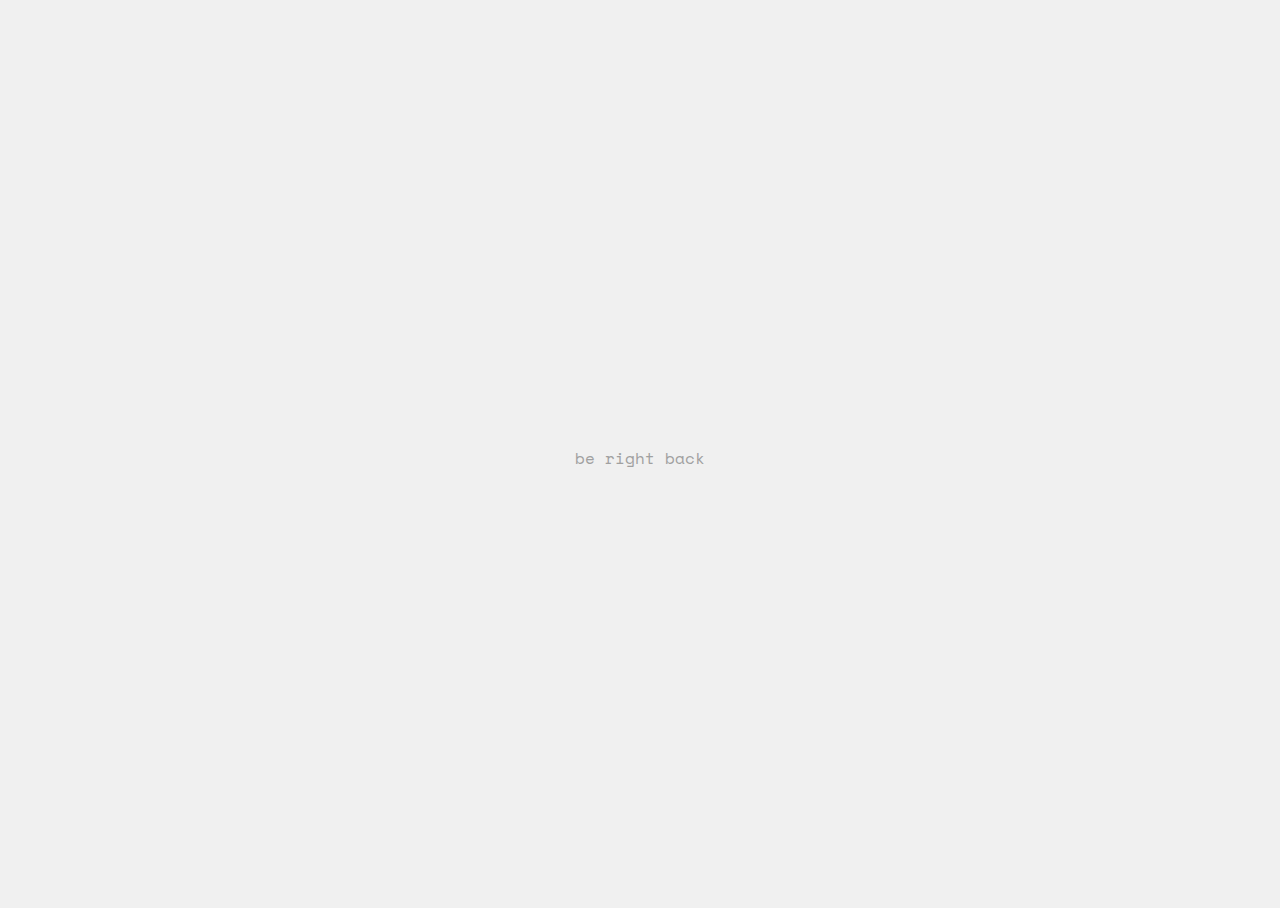
==== index.html @ 080dfdf1 "Add files via upload" ====
<!DOCTYPE html>
<html lang="en">
<head>
    <meta charset="UTF-8">
    <meta http-equiv="X-UA-Compatible" content="IE=edge">
    <meta name="viewport" content="width=device-width, initial-scale=1.0">
    <title>Pedro Cacique</title>
    <link rel="stylesheet" type="text/css" href="css/style.css"
</head>
<body>
    be right back
</body>
</html>
---- css/style.css ----
@import url('https://fonts.googleapis.com/css2?family=Space+Mono&display=swap');

html, body {
    height: 100%;
    font-family: 'Space Mono', monospace;
}

body{
    background-color: #f0f0f0;
    display: flex;
    align-items: center;
    justify-content: center;
    color: #a0a0a0;
}
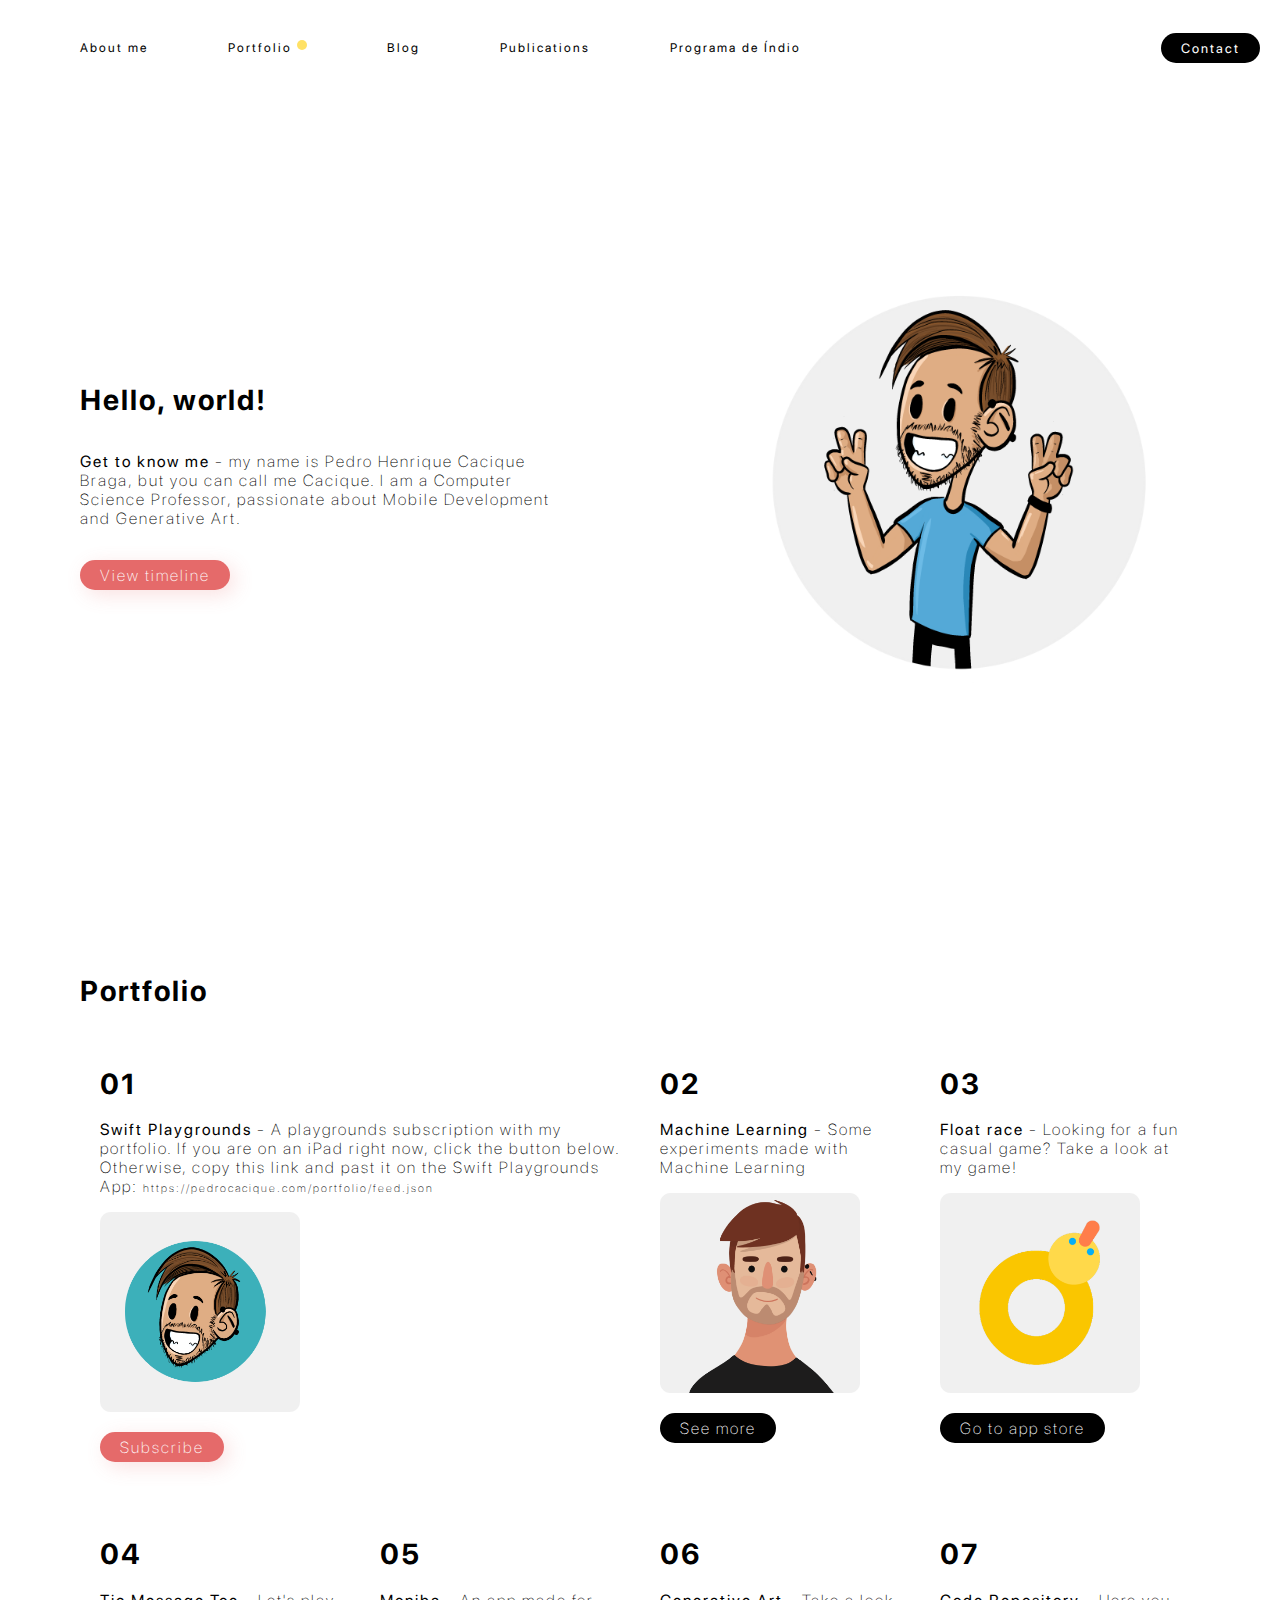
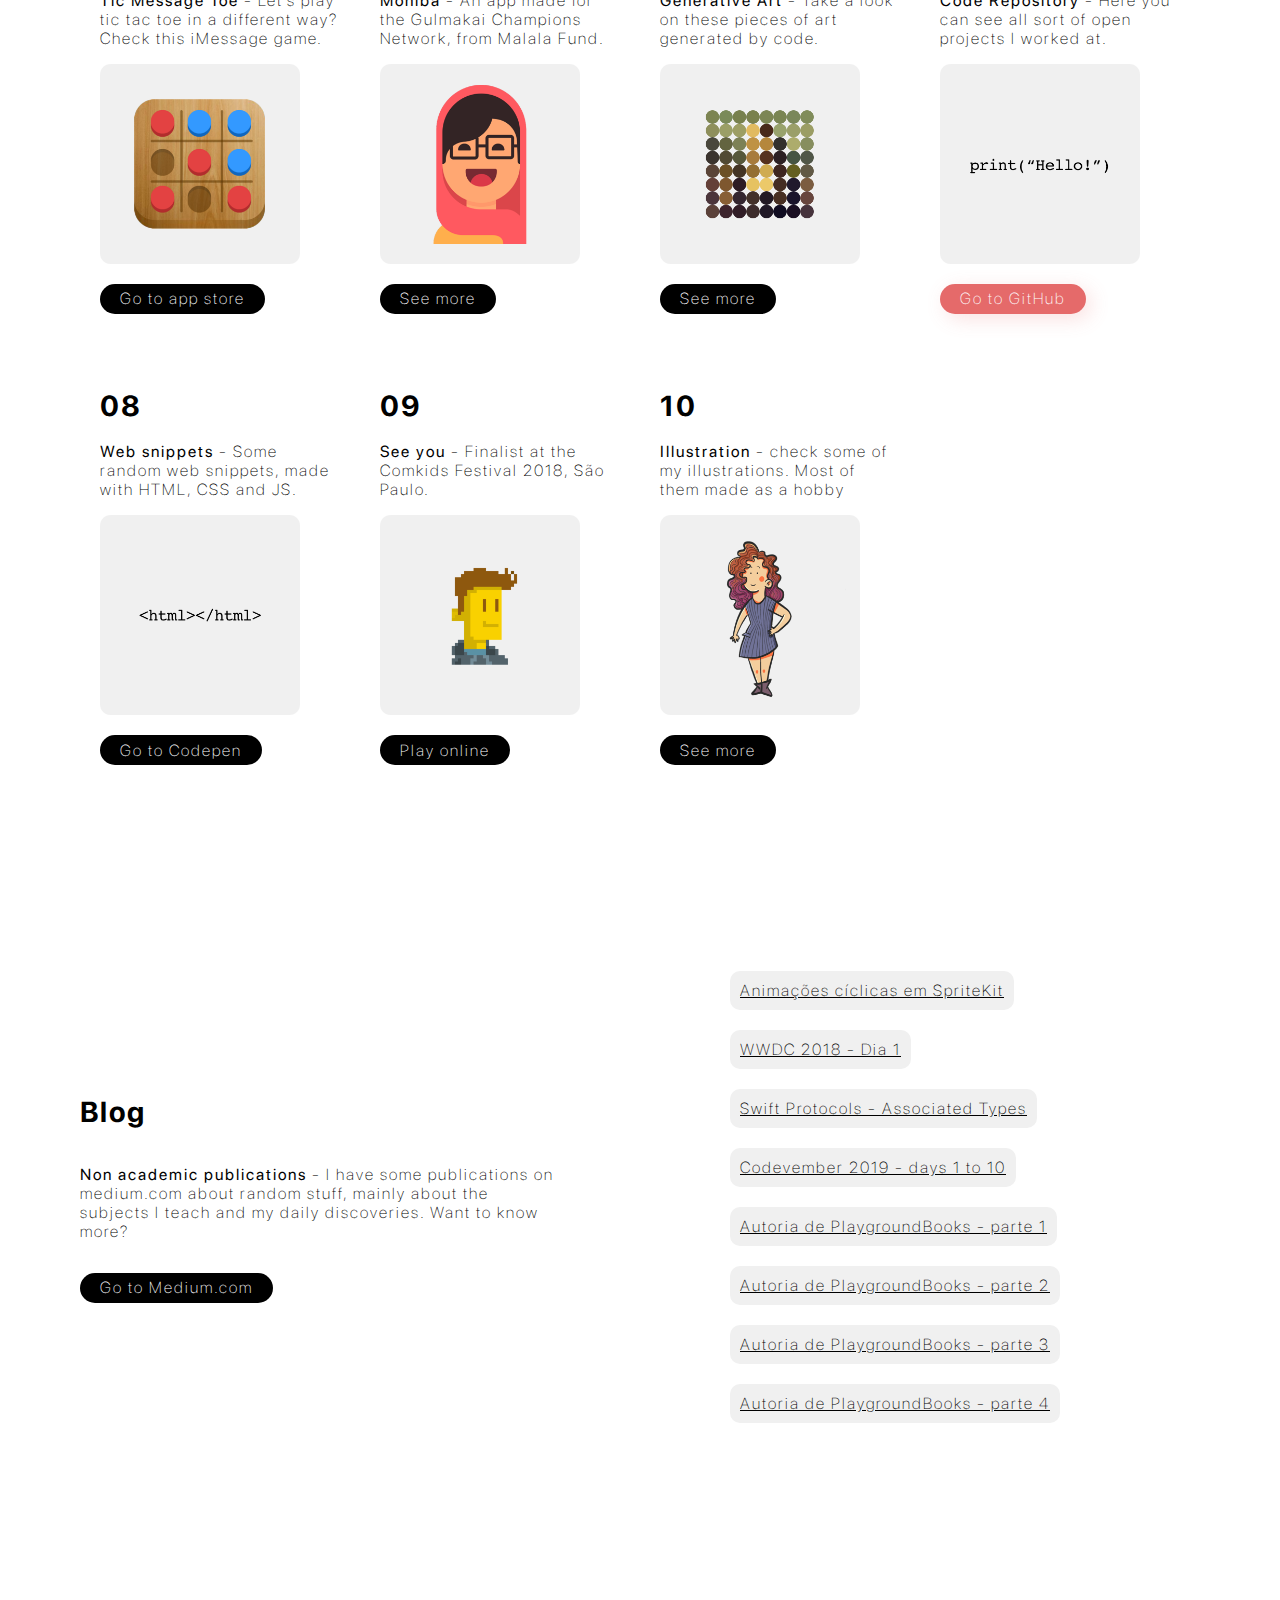
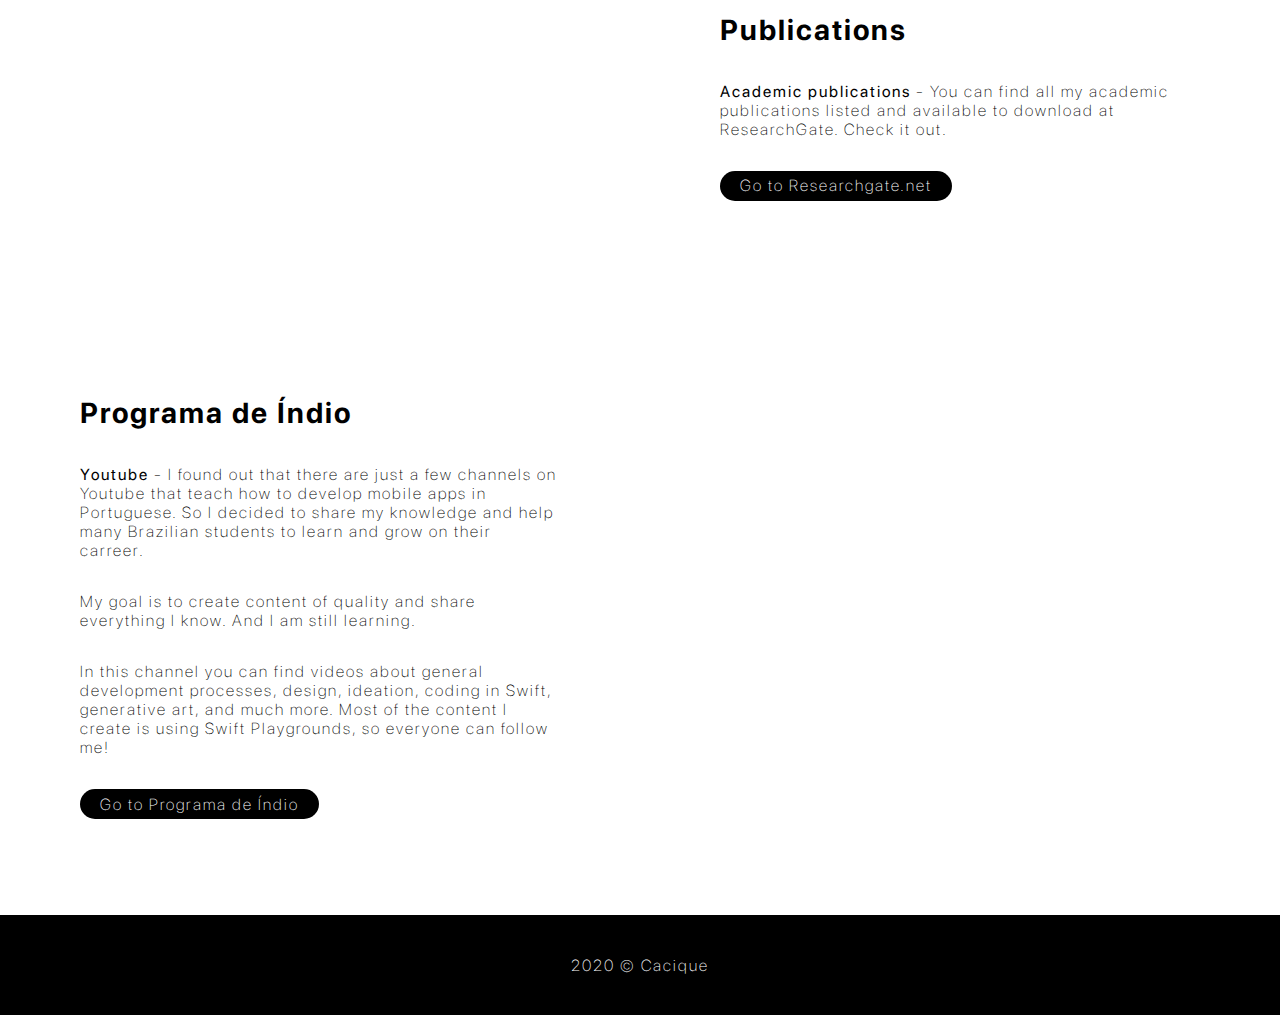
==== commit d9ec9f11: "Add files via upload" ====
--- a/index.html
+++ b/index.html
@@ -1,13 +1,257 @@
 <!DOCTYPE html>
-<html lang="en">
+<html>
+
 <head>
-    <meta charset="UTF-8">
-    <meta http-equiv="X-UA-Compatible" content="IE=edge">
-    <meta name="viewport" content="width=device-width, initial-scale=1.0">
+    <meta charset='utf-8' />
     <title>Pedro Cacique</title>
-    <link rel="stylesheet" type="text/css" href="css/style.css"
+    <link rel="stylesheet" type="text/css" href="css/style.css" />
+    <script type="text/javascript" src="js/main.js"></script>
+    <link rel="icon" href="icon.png" type="image/png">
+    
+    <script src="https://ajax.googleapis.com/ajax/libs/jquery/3.5.1/jquery.min.js"></script>
+    <script type="text/javascript" src="js/main.js"></script>
 </head>
+
 <body>
-    be right back
+    <header>
+        <nav>
+            <div>
+                <ul class="nav">
+                    <li><a href="#aboutme">About me</a></li>
+                    <li><a href="#portfolio">Portfolio</a>
+                        <div class='notification'></div>
+                    </li>
+                    <li><a href="#blog">Blog</a></li>
+                    <li><a href="#publications">Publications</a></li>
+                    <li><a href="#programadeindio">Programa de Índio</a></li>
+                </ul>
+            </div>
+            <a id="contact" href='mailto:phcacique@gmail.com'><button><span>􀍕</span><span>Contact</span></button></a>
+        </nav>
+    </header>
+
+    <section id="aboutme">
+        <article>
+            <h1>Hello, world!</h1>
+            <p><strong>Get to know me</strong> - my name is Pedro Henrique Cacique Braga, but you can call me Cacique. I am a Computer Science Professor, passionate about Mobile Development and Generative Art. </p>
+            <p>
+                <a href='timeline.html'><button class='action'>View timeline</button></a>
+            </p>
+        </article>
+        <article id='about2'>
+            <img src="assets/img/aboutme.png" />
+        </article>
+    </section>
+
+    <section id="portfolio">
+        <h1>Portfolio</h1>
+        <section>
+            <article>
+                <h1>01</h1>
+                <p><strong>Swift Playgrounds</strong> - A playgrounds subscription with my portfolio.
+                    If you are on an iPad right now, click the button below. Otherwise, copy this link and past it on the Swift Playgrounds App: <small>https://pedrocacique.com/portfolio/feed.json</small></p>
+                <p>
+                    <img src="assets/img/portfolio_playgrounds.png" />
+                </p>
+                <p>
+                    <a href="https://developer.apple.com/ul/sp0?url=https://pedrocacique.com/portfolio/feed.json" target='_blank'><button class='action'>Subscribe</button></a>
+                </p>
+
+            </article>
+
+            <article id="MLArticle">
+                <h1>02</h1>
+                <p><strong>Machine Learning</strong> - Some experiments made with Machine Learning</p>
+                <p>
+                    <img src="assets/img/portfolio_ml.png" />
+                </p>
+                <p>
+                    <a href="machinelearning"><button>See more</button></a>
+                </p>
+            </article>
+
+            <article>
+                <h1>03</h1>
+                <p><strong>Float race</strong> - Looking for a fun casual game? Take a look at my game!</p>
+                <p>
+                    <img src="assets/img/portfolio_floatrace.png" />
+                </p>
+                <p>
+                    <a href="https://apps.apple.com/pt/app/float-race/id1356352235" target='_blank'><button>Go to app store</button></a>
+                </p>
+            </article>
+        </section>
+
+        <section>
+
+            <article>
+                <h1>04</h1>
+                <p><strong>Tic Message Toe</strong> - Let's play tic tac toe in a different way? Check this iMessage game.</p>
+                <p>
+                    <img src="assets/img/portfolio_ticmessagetoe.png" />
+                </p>
+                <p>
+                    <a href="https://apps.apple.com/us/app/tic-message-toe/id1234439323" target='_blank'><button>Go to app store</button></a>
+                </p>
+            </article>
+
+
+            <article id='monibaarticle'>
+                <h1>05</h1>
+                <p><strong>Moniba</strong> - An app made for the Gulmakai Champions Network, from Malala Fund.</p>
+                <p>
+                    <img src="assets/img/portfolio_moniba.png" />
+                </p>
+                <p>
+                    <a href="moniba.html"><button>See more</button></a>
+                </p>
+            </article>
+
+            <article id='generativearticle'>
+                <h1>06</h1>
+                <p><strong>Generative Art</strong> - Take a look on these pieces of art generated by code.</p>
+                <p>
+                    <img src="assets/img/portfolio_generative.png" />
+                </p>
+                <p>
+                    <a href="generativeart.html"><button>See more</button></a>
+                </p>
+            </article>
+
+            <article>
+                <h1>07</h1>
+                <p><strong>Code Repository</strong> - Here you can see all sort of open projects I worked at.</p>
+                <p>
+                    <img src="assets/img/portfolio_code.png" />
+                </p>
+                <p>
+                    <a href="https://github.com/phcacique" target='_blank'><button class='action'>Go to GitHub</button></a>
+                </p>
+            </article>
+
+
+            <article>
+                <h1>08</h1>
+                <p><strong>Web snippets</strong> - Some random web snippets, made with HTML, CSS and JS. </p>
+                <p>
+                    <img src="assets/img/portfolio_web.png" />
+                </p>
+                <p>
+                    <a href="https://codepen.io/phcacique" target='_blank'><button>Go to Codepen</button></a>
+                </p>
+            </article>
+
+            <article>
+                <h1>09</h1>
+                <p><strong>See you</strong> - Finalist at the Comkids Festival 2018, São Paulo.</p>
+                <p>
+                    <img src="assets/img/portfolio_seeyou.png" />
+                </p>
+                <p>
+                    <a href="seeyou_game" target='_blank'><button>Play online</button></a>
+                </p>
+            </article>
+
+            <article>
+                <h1>10</h1>
+                <p><strong>Illustration</strong> - check some of my illustrations. Most of them made as a hobby</p>
+                <p>
+                    <img src="assets/img/portfolio_illustration.png" />
+                </p>
+                <p>
+                    <a href="illustrations.html"><button>See more</button></a>
+                </p>
+            </article>
+
+
+        </section>
+
+    </section>
+
+    <section id="blog">
+
+        <article>
+            <h1>Blog</h1>
+            <p><strong>Non academic publications</strong> - I have some publications on medium.com about random stuff, mainly about the subjects I teach and my daily discoveries. Want to know more?</p>
+            <p>
+                <a href='https://medium.com/@phcacique' target='_blank'>
+                    <button>Go to Medium.com</button></a>
+            </p>
+        </article>
+
+        <article>
+            <a href="https://medium.com/mackmobile/animações-c%C3%ADclicas-em-spritekit-usando-texture-atlas-d18e1de44255" target="_blank">
+                <div>Animações cíclicas em SpriteKit </div>
+            </a>
+
+            <a href="https://medium.com/@phcacique/wwdc-2018-dia-1-463ff0145aa5" target="_blank">
+                <div>WWDC 2018 - Dia 1 </div>
+            </a>
+
+            <a href="https://medium.com/mackmobile/swift-protocols-associated-types-b92d5d8bb284" target="_blank">
+                <div>Swift Protocols - Associated Types</div>
+            </a>
+
+            <a href="https://medium.com/phcacique/codevember-2019-days-1-to-10-6d05a5f7a364" target="_blank">
+                <div>Codevember 2019 - days 1 to 10</div>
+            </a>
+
+            <a href="https://medium.com/phcacique/autoria-de-swift-playgroundbooks-parte-1-b1949b4a8cd2" target="_blank">
+                <div>Autoria de PlaygroundBooks - parte 1</div>
+            </a>
+
+            <a href="https://medium.com/phcacique/autoria-de-swift-playgroundbooks-parte-2-696da9363a4f" target="_blank">
+                <div>Autoria de PlaygroundBooks - parte 2</div>
+            </a>
+
+            <a href="https://medium.com/phcacique/autoria-de-swift-playgroundbooks-parte-3-ffc14b784c69" target="_blank">
+                <div>Autoria de PlaygroundBooks - parte 3</div>
+            </a>
+
+            <a href="https://medium.com/phcacique/autoria-de-swift-playgroundbooks-parte-4-9658c18be2c4" target="_blank">
+                <div>Autoria de PlaygroundBooks - parte 4</div>
+            </a>
+
+        </article>
+
+
+
+    </section>
+
+    <section id="publications">
+        <article>
+            <h1>Publications</h1>
+            <p><strong>Academic publications</strong> - You can find all my academic publications listed and available to download at ResearchGate. Check it out.</p>
+            <p>
+                <a href='https://www.researchgate.net/profile/Pedro_Cacique_Braga' target='_blank'>
+                    <button>Go to Researchgate.net</button></a>
+            </p>
+        </article>
+
+    </section>
+
+    <section id="programadeindio">
+
+        <article>
+            <h1>Programa de Índio</h1>
+            <p><strong>Youtube</strong> - I found out that there are just a few channels on Youtube that teach how to develop mobile apps in Portuguese. So I decided to share my knowledge and help many Brazilian students to learn and grow on their carreer.</p>
+            <p>My goal is to create content of quality and share everything I know. And I am still learning.</p>
+            <p>In this channel you can find videos about general development processes, design, ideation, coding in Swift, generative art, and much more. Most of the content I create is using Swift Playgrounds, so everyone can follow me!</p>
+            <p>
+                <a href='https://www.youtube.com/PedroCacique' target='_blank'>
+                    <button>Go to Programa de Índio</button></a>
+            </p>
+        </article>
+
+        <article>
+            <iframe width="500" height="281" src="https://www.youtube.com/embed/CW1666RJzcI" frameborder="0" allow="accelerometer; autoplay; clipboard-write; encrypted-media; gyroscope; picture-in-picture" allowfullscreen></iframe>
+        </article>
+
+    </section>
+
+    <footer>
+        <p>2020 &copy; Cacique</p>
+    </footer>
 </body>
-</html>+
+</html>
--- a/css/style.css
+++ b/css/style.css
@@ -1,14 +1,673 @@
-@import url('https://fonts.googleapis.com/css2?family=Space+Mono&display=swap');
-
-html, body {
+/* --- Variables --- */
+:root {
+    --buttonTextColor: #fff;
+    --buttonBGColor1: #000;
+    --notificationColor: #ffe165;
+    --buttonBGColorAction: #e56a6a;
+    --buttonBGColorActionShadow: rgba(229, 106, 106, 0.2);
+    --cardColor: #f0f0f0;
+    --colorcode1: #ecede8;
+    --colorcode2: #AADCCA;
+    --colorcode3: #6e99f8;
+    --colorcode4: #FF6F5E;
+    --colorcode5: #ffdd83;
+}
+
+/* --- Fonts --- */
+/*Regular*/
+@font-face {
+    font-family: 'mainFont';
+    src: url('../assets/font/SFProDisplay/SF-Pro-Display-Regular.otf');
+    font-weight: normal;
+    font-style: normal;
+}
+
+@font-face {
+    font-family: 'mainFont';
+    src: url('../assets/font/SFProDisplay/SF-Pro-Display-RegularItalic.otf');
+    font-weight: normal;
+    font-style: italic;
+}
+
+/*Bold*/
+@font-face {
+    font-family: 'mainFont';
+    src: url('../assets/font/SFProDisplay/SF-Pro-Display-Bold.otf');
+    font-weight: bold;
+    font-style: normal;
+}
+
+@font-face {
+    font-family: 'mainFont';
+    src: url('../assets/font/SFProDisplay/SF-Pro-Display-BoldItalic.otf');
+    font-weight: bold;
+    font-style: italic;
+}
+
+/*Thin*/
+@font-face {
+    font-family: 'mainFont';
+    src: url('../assets/font/SFProDisplay/SF-Pro-Display-Thin.otf');
+    font-weight: 100;
+    font-style: normal;
+}
+
+@font-face {
+    font-family: 'mainFont';
+    src: url('../assets/font/SFProDisplay/SF-Pro-Display-ThinItalic.otf');
+    font-weight: 100;
+    font-style: italic;
+}
+
+/*Black*/
+@font-face {
+    font-family: 'mainFont';
+    src: url('../assets/font/SFProDisplay/SF-Pro-Display-Black.otf');
+    font-weight: 900;
+    font-style: normal;
+}
+
+@font-face {
+    font-family: 'mainFont';
+    src: url('../assets/font/SFProDisplay/SF-Pro-Display-BlackItalic.otf');
+    font-weight: 900;
+    font-style: italic;
+}
+
+
+/*Italic*/
+
+
+/* --- Reset --- */
+* {
+    font-family: 'mainFont';
+    font-weight: 100;
+    font-size: 12pt;
+    letter-spacing: 2px;
+}
+
+html,
+body {
+    margin: 0;
+    padding: 0;
     height: 100%;
-    font-family: 'Space Mono', monospace;
-}
-
-body{
-    background-color: #f0f0f0;
-    display: flex;
+    overflow-x: none;
+}
+
+/* --- Basic Styles --- */
+.notification {
+    background-color: var(--notificationColor);
+    width: 10px;
+    height: 10px;
+    border-radius: 5px;
+    margin-left: 5px;
+}
+
+h1 {
+    font-weight: bold;
+    font-size: 1.8em;
+}
+
+strong {
+    font-weight: normal;
+}
+
+small {
+    font-size: 0.7em;
+}
+
+nav a,
+nav a:link,
+nav a:hover,
+nav a:active,
+nav a:visited {
+    color: var(--buttonBGColor1);
+    text-decoration: none;
+}
+
+a,
+a:link,
+a:hover,
+a:active,
+a:visited {
+    color: var(--buttonBGColor1);
+}
+
+
+/* --- Mobile --- */
+
+/* --- Desktop --- */
+body > header nav {
+    display: flex;
+    justify-content: space-between;
     align-items: center;
+    padding: 20px;
+}
+
+body > header nav > div {
+    display: flex;
+    justify-content: flex-start;
+    align-items: center;
+    padding: 20px;
+}
+
+body > header nav * {
+    font-size: 0.94em;
+    font-weight: normal;
+}
+
+body > header nav ul {
+    list-style-type: none;
+    display: flex;
+    padding: 0;
+    margin: 0;
+}
+
+body > header nav ul li {
+    padding: 0 40px;
+    display: flex;
+}
+
+button {
+    background-color: var(--buttonBGColor1);
+    color: var(--buttonTextColor);
+    height: 30px;
+    border: none;
+    border-radius: 20px;
+    padding: 0 20px;
+    font-weight: regular;
+    cursor: pointer;
+}
+
+.action {
+    background-color: var(--buttonBGColorAction);
+    box-shadow: 5px 5px 20px var(--buttonBGColorActionShadow);
+}
+
+#contact span:first-of-type {
+    display: none;
+}
+
+#aboutme {
+    height: calc(100% - 120px);
+    width: 100%;
+    margin: 0;
+    padding: 0;
+    display: flex;
+}
+
+#aboutme article {
+    width: calc(50% - 160px);
+    padding: 80px;
+    display: flex;
+    flex-flow: column wrap;
+    align-items: flex-start;
     justify-content: center;
-    color: #a0a0a0;
-}+    min-width: 400px;
+}
+
+#about2 img {
+    align-self: center;
+}
+
+#aboutme article img {
+    height: 70%;
+    max-height: 400px;
+}
+
+#portfolio {
+    padding: 80px;
+}
+
+#portfolio section {
+    display: grid;
+    grid-template-columns: repeat(4, 1fr);
+    width: 100%;
+}
+
+#portfolio section:first-of-type {
+    grid-template-columns: 2fr 1fr 1fr;
+}
+
+/*
+#portfolio section:nth-child(3)
+{
+    grid-template-columns: 1fr 1fr 2fr;
+}
+*/
+
+#portfolio article {
+    margin: 20px;
+}
+
+#portfolio img {
+    width: 200px;
+}
+
+
+#blog {
+    /*    height: calc(100% - 120px);*/
+    width: 100%;
+    margin: 0;
+    padding: 0;
+    display: flex;
+    flex-wrap: wrap
+}
+
+#blog article {
+    width: calc(50% - 160px);
+    padding: 80px;
+    display: flex;
+    flex-flow: column wrap;
+    align-items: flex-start;
+    justify-content: center;
+    min-width: 400px;
+}
+
+#blog article div {
+    background-color: var(--cardColor);
+    margin: 10px;
+    padding: 10px;
+    border-radius: 10px;
+}
+
+
+#publications {
+    /*    height: calc(100% - 120px);*/
+    width: 100%;
+    margin: 0;
+    padding: 0;
+    display: flex;
+    justify-content: flex-end;
+    flex-wrap: wrap
+}
+
+#publications article {
+    width: calc(50% - 160px);
+    padding: 80px;
+    display: flex;
+    flex-flow: column wrap;
+    align-items: flex-start;
+    justify-content: center;
+    min-width: 400px;
+}
+
+#programadeindio {
+    /*    height: calc(100% - 120px);*/
+    width: 100%;
+    margin: 0;
+    padding: 0;
+    display: flex;
+    flex-wrap: wrap
+}
+
+#programadeindio article {
+    width: calc(50% - 160px);
+    padding: 80px;
+    display: flex;
+    flex-flow: column wrap;
+    align-items: flex-start;
+    justify-content: center;
+    min-width: 400px;
+}
+
+#programadeindio iframe {
+    width: 100%;
+    border-radius: 10px;
+}
+
+
+footer {
+    height: 100px;
+    width: 100%;
+    background-color: var(--buttonBGColor1);
+    display: flex;
+    justify-content: center;
+    align-items: center;
+    color: var(--buttonTextColor);
+}
+
+
+.back {
+    background: none;
+    color: var(--buttonBGColor1);
+}
+
+
+#moniba, 
+#ML {
+    /*    height: calc(100% - 120px);*/
+    width: 100%;
+    margin: 0;
+    padding: 0;
+    display: flex;
+    flex-wrap: wrap
+}
+
+#moniba article,
+#ML article {
+    width: calc(50% - 160px);
+    padding: 80px;
+    display: flex;
+    flex-flow: column wrap;
+    align-items: flex-start;
+    justify-content: center;
+    min-width: 400px;
+}
+
+#ML{
+    min-height: calc(100% - 190px);
+    align-items: flex-start;
+}
+
+#ml_gallery img{
+    max-width: 200px;
+}
+
+#ml_gallery>div{
+    display: flex;
+    flex-flow: column wrap;
+    max-width: 200px;
+}
+#ml_gallery>div div{
+    margin-top: 10px;
+}
+
+.detailHeader {
+    width: calc(100% - 120px);
+    display: flex;
+    justify-content: space-between;
+    padding: 60px 60px 0 60px;
+}
+
+#generative {
+    padding: 80px;
+}
+
+#generative section {
+    display: grid;
+    grid-template-columns: 2fr 2fr;
+}
+
+#generative article {
+    margin: 20px;
+}
+
+#generative img {
+    width: 200px;
+}
+
+#art_gallery article img {
+    width: 100%;
+}
+
+.row3 {
+    grid-template-columns: repeat(3, 1fr);
+}
+
+.row6 {
+    grid-template-columns: repeat(6, 1fr);
+}
+
+.row4 {
+    grid-template-columns: repeat(4, 1fr);
+}
+
+#illustration {
+    padding: 80px;
+}
+
+#illustration section {
+    display: grid;
+}
+
+#illustration article {
+    margin: 20px;
+}
+
+#illustration article img {
+    width: 100%;
+}
+
+
+#timeline {
+    padding: 80px;
+}
+
+#timeline section {
+    display: flex;
+    flex-direction: column;
+    padding: 20px;
+    border-left: 4px solid var(--cardColor);
+}
+
+#timeline section article {
+    padding: 10px;
+    display: flex;
+    flex-direction: column;
+    align-items: flex-start;
+}
+
+#timeline section article h3 {
+    padding: 10px 20px 10px 40px;
+    border-radius: 20px;
+    height: 20px;
+    margin: 0 0 0 -50px;
+    font-weight: bold;
+}
+
+
+#colorcode {
+    list-style-type: none;
+}
+
+#colorcode li {
+    display: flex;
+    align-items: center
+}
+
+#colorcode div {
+    width: 20px;
+    height: 20px;
+    border-radius: 10px;
+    margin: 5px 10px;
+}
+
+.colorcode1 {
+    background-color: var(--colorcode1);
+}
+
+.colorcode2 {
+    background-color: var(--colorcode2);
+}
+
+.colorcode3 {
+    background-color: var(--colorcode3);
+}
+
+.colorcode4 {
+    background-color: var(--colorcode4);
+}
+
+.colorcode5 {
+    background-color: var(--colorcode5);
+}
+
+
+@media only screen and (min-device-width : 375px) and (max-device-width : 812px) and (-webkit-device-pixel-ratio : 3),
+only screen and (max-width : 1200px),
+only screen and (min-device-width : 375px) and (max-device-width : 667px),
+only screen and (min-device-width : 414px) and (max-device-width : 736px) {
+
+    body > header nav div {
+        width: 100%;
+        padding: 0;
+    }
+
+    .nav {
+        display: flex;
+        flex-direction: column;
+        padding: 0;
+        width: 100%;
+    }
+
+    .nav li {
+        padding: 0;
+        margin: 0;
+        width: 100%;
+        height: 40px;
+        display: flex;
+        align-items: center;
+        justify-content: center;
+        margin-bottom: 4px;
+        border-bottom: solid 2px var(--cardColor);
+    }
+
+    #contact {
+        position: absolute;
+        top: 0;
+        right: 0;
+    }
+
+    #contact button {
+        width: 60px;
+        height: 60px;
+        margin: 20px;
+        border-radius: 30px;
+        font-size: 1.2em;
+        padding: 0;
+        padding-left: 3px;
+    }
+
+    #contact span:first-of-type {
+        display: block;
+    }
+
+    #contact span:nth-child(2) {
+        display: none;
+    }
+
+    #aboutme {
+        display: flex;
+        flex-flow: column-reverse;
+        width: 100%;
+        height: auto;
+    }
+
+    #aboutme article {
+        display: flex;
+        flex-flow: row wrap;
+        width: calc(100% - 160px);
+        justify-content: flex-start;
+    }
+
+    #aboutme article:nth-child(2) {
+        justify-content: center;
+    }
+
+    #portfolio > section {
+        display: flex;
+        flex-flow: row wrap;
+    }
+
+    #portfolio > section article {
+        margin: 0;
+    }
+
+    #blog {
+        display: flex;
+        flex-flow: row wrap;
+    }
+
+    #blog article {
+        width: 100%;
+    }
+
+    #blog article a {
+        width: 100%;
+    }
+
+    #publications article {
+        width: 100%;
+    }
+
+    #programadeindio article {
+        width: 100%;
+    }
+
+    #moniba article {
+        width: 100%;
+    }
+
+    .row6 {
+        grid-template-columns: repeat(3, 1fr);
+    }
+}
+
+@media only screen and (min-device-width : 375px) and (max-device-width : 812px) and (-webkit-device-pixel-ratio : 3),
+only screen and (min-device-width : 375px) and (max-device-width : 667px),
+only screen and (min-device-width : 414px) and (max-device-width : 736px) {
+
+    #contact button {
+        width: 120px;
+        height: 120px;
+        border-radius: 60px;
+
+        margin: 40px;
+    }
+
+    .nav li {
+        height: 80px;
+        font-size: 2em;
+    }
+
+    * {
+        font-size: 20pt;
+        font-weight: normal;
+    }
+
+    small {
+        font-size: 1em;
+    }
+
+    strong {
+        font-weight: bold;
+    }
+
+    button {
+        height: 80px;
+        border-radius: 40px;
+
+        padding: 10px 40px;
+        font-weight: normal
+    }
+
+    #portfolio img {
+        width: 400px;
+    }
+
+    #blog article a div {
+        height: 120px;
+        border-radius: 80px;
+        display: flex;
+        justify-content: flex-start;
+        align-items: center;
+        padding-left: 60px;
+        margin: 10px 0;
+    }
+
+    .notification {
+        width: 20px;
+        height: 20px;
+        border-radius: 10px;
+        margin-left: 10px;
+    }
+
+    #timeline section article h3 {
+        height: 40px;
+        border-radius: 40px;
+        display: flex;
+        align-items: center;
+        padding-right: 30px;
+    }
+}
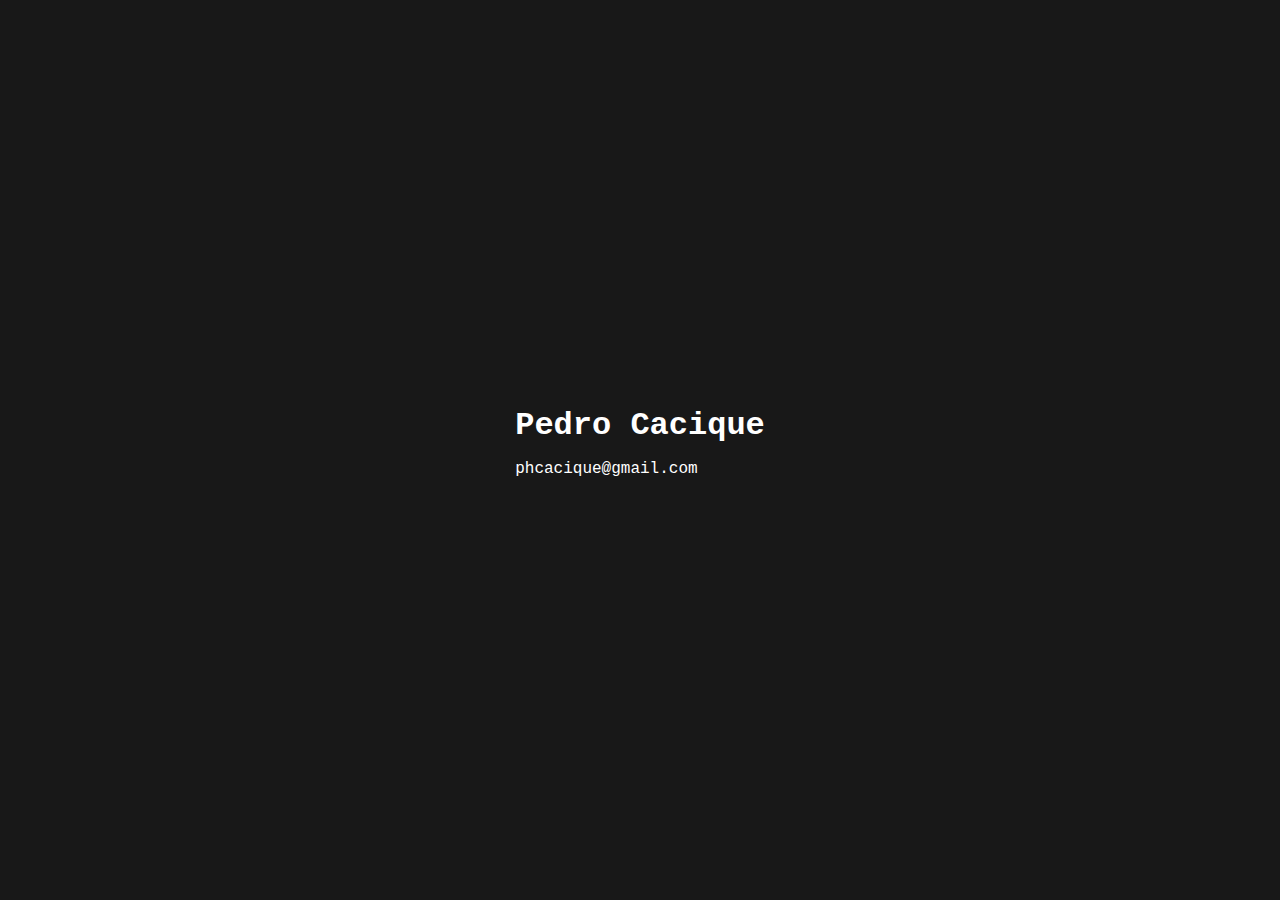
==== commit 47eaf178: "Add files via upload" ====
--- a/index.html
+++ b/index.html
@@ -1,257 +1,38 @@
 <!DOCTYPE html>
-<html>
-
+<html lang="en">
 <head>
-    <meta charset='utf-8' />
+    <meta charset="UTF-8">
+    <meta name="viewport" content="width=device-width, initial-scale=1.0">
     <title>Pedro Cacique</title>
-    <link rel="stylesheet" type="text/css" href="css/style.css" />
-    <script type="text/javascript" src="js/main.js"></script>
-    <link rel="icon" href="icon.png" type="image/png">
-    
-    <script src="https://ajax.googleapis.com/ajax/libs/jquery/3.5.1/jquery.min.js"></script>
-    <script type="text/javascript" src="js/main.js"></script>
+    <style>
+        html,body{
+            height: 100%;
+            padding: 0;
+            margin: 0;
+        }
+        body{
+            display: flex;
+            align-items: center;
+            justify-content: center;
+            flex-wrap: wrap;
+            background-color: #181818;
+        }
+        *{
+            font-family: 'Courier New', Courier, monospace;
+            color: #fff
+        }
+        h1{
+            margin: 0;
+        }
+        a{
+            text-decoration: none;
+        }
+    </style>
 </head>
-
 <body>
-    <header>
-        <nav>
-            <div>
-                <ul class="nav">
-                    <li><a href="#aboutme">About me</a></li>
-                    <li><a href="#portfolio">Portfolio</a>
-                        <div class='notification'></div>
-                    </li>
-                    <li><a href="#blog">Blog</a></li>
-                    <li><a href="#publications">Publications</a></li>
-                    <li><a href="#programadeindio">Programa de Índio</a></li>
-                </ul>
-            </div>
-            <a id="contact" href='mailto:phcacique@gmail.com'><button><span>􀍕</span><span>Contact</span></button></a>
-        </nav>
-    </header>
-
-    <section id="aboutme">
-        <article>
-            <h1>Hello, world!</h1>
-            <p><strong>Get to know me</strong> - my name is Pedro Henrique Cacique Braga, but you can call me Cacique. I am a Computer Science Professor, passionate about Mobile Development and Generative Art. </p>
-            <p>
-                <a href='timeline.html'><button class='action'>View timeline</button></a>
-            </p>
-        </article>
-        <article id='about2'>
-            <img src="assets/img/aboutme.png" />
-        </article>
+    <section>
+        <h1>Pedro Cacique</h1>
+        <p><a href="mailto:phcacique@gmail.com">phcacique@gmail.com</a></p>
     </section>
-
-    <section id="portfolio">
-        <h1>Portfolio</h1>
-        <section>
-            <article>
-                <h1>01</h1>
-                <p><strong>Swift Playgrounds</strong> - A playgrounds subscription with my portfolio.
-                    If you are on an iPad right now, click the button below. Otherwise, copy this link and past it on the Swift Playgrounds App: <small>https://pedrocacique.com/portfolio/feed.json</small></p>
-                <p>
-                    <img src="assets/img/portfolio_playgrounds.png" />
-                </p>
-                <p>
-                    <a href="https://developer.apple.com/ul/sp0?url=https://pedrocacique.com/portfolio/feed.json" target='_blank'><button class='action'>Subscribe</button></a>
-                </p>
-
-            </article>
-
-            <article id="MLArticle">
-                <h1>02</h1>
-                <p><strong>Machine Learning</strong> - Some experiments made with Machine Learning</p>
-                <p>
-                    <img src="assets/img/portfolio_ml.png" />
-                </p>
-                <p>
-                    <a href="machinelearning"><button>See more</button></a>
-                </p>
-            </article>
-
-            <article>
-                <h1>03</h1>
-                <p><strong>Float race</strong> - Looking for a fun casual game? Take a look at my game!</p>
-                <p>
-                    <img src="assets/img/portfolio_floatrace.png" />
-                </p>
-                <p>
-                    <a href="https://apps.apple.com/pt/app/float-race/id1356352235" target='_blank'><button>Go to app store</button></a>
-                </p>
-            </article>
-        </section>
-
-        <section>
-
-            <article>
-                <h1>04</h1>
-                <p><strong>Tic Message Toe</strong> - Let's play tic tac toe in a different way? Check this iMessage game.</p>
-                <p>
-                    <img src="assets/img/portfolio_ticmessagetoe.png" />
-                </p>
-                <p>
-                    <a href="https://apps.apple.com/us/app/tic-message-toe/id1234439323" target='_blank'><button>Go to app store</button></a>
-                </p>
-            </article>
-
-
-            <article id='monibaarticle'>
-                <h1>05</h1>
-                <p><strong>Moniba</strong> - An app made for the Gulmakai Champions Network, from Malala Fund.</p>
-                <p>
-                    <img src="assets/img/portfolio_moniba.png" />
-                </p>
-                <p>
-                    <a href="moniba.html"><button>See more</button></a>
-                </p>
-            </article>
-
-            <article id='generativearticle'>
-                <h1>06</h1>
-                <p><strong>Generative Art</strong> - Take a look on these pieces of art generated by code.</p>
-                <p>
-                    <img src="assets/img/portfolio_generative.png" />
-                </p>
-                <p>
-                    <a href="generativeart.html"><button>See more</button></a>
-                </p>
-            </article>
-
-            <article>
-                <h1>07</h1>
-                <p><strong>Code Repository</strong> - Here you can see all sort of open projects I worked at.</p>
-                <p>
-                    <img src="assets/img/portfolio_code.png" />
-                </p>
-                <p>
-                    <a href="https://github.com/phcacique" target='_blank'><button class='action'>Go to GitHub</button></a>
-                </p>
-            </article>
-
-
-            <article>
-                <h1>08</h1>
-                <p><strong>Web snippets</strong> - Some random web snippets, made with HTML, CSS and JS. </p>
-                <p>
-                    <img src="assets/img/portfolio_web.png" />
-                </p>
-                <p>
-                    <a href="https://codepen.io/phcacique" target='_blank'><button>Go to Codepen</button></a>
-                </p>
-            </article>
-
-            <article>
-                <h1>09</h1>
-                <p><strong>See you</strong> - Finalist at the Comkids Festival 2018, São Paulo.</p>
-                <p>
-                    <img src="assets/img/portfolio_seeyou.png" />
-                </p>
-                <p>
-                    <a href="seeyou_game" target='_blank'><button>Play online</button></a>
-                </p>
-            </article>
-
-            <article>
-                <h1>10</h1>
-                <p><strong>Illustration</strong> - check some of my illustrations. Most of them made as a hobby</p>
-                <p>
-                    <img src="assets/img/portfolio_illustration.png" />
-                </p>
-                <p>
-                    <a href="illustrations.html"><button>See more</button></a>
-                </p>
-            </article>
-
-
-        </section>
-
-    </section>
-
-    <section id="blog">
-
-        <article>
-            <h1>Blog</h1>
-            <p><strong>Non academic publications</strong> - I have some publications on medium.com about random stuff, mainly about the subjects I teach and my daily discoveries. Want to know more?</p>
-            <p>
-                <a href='https://medium.com/@phcacique' target='_blank'>
-                    <button>Go to Medium.com</button></a>
-            </p>
-        </article>
-
-        <article>
-            <a href="https://medium.com/mackmobile/animações-c%C3%ADclicas-em-spritekit-usando-texture-atlas-d18e1de44255" target="_blank">
-                <div>Animações cíclicas em SpriteKit </div>
-            </a>
-
-            <a href="https://medium.com/@phcacique/wwdc-2018-dia-1-463ff0145aa5" target="_blank">
-                <div>WWDC 2018 - Dia 1 </div>
-            </a>
-
-            <a href="https://medium.com/mackmobile/swift-protocols-associated-types-b92d5d8bb284" target="_blank">
-                <div>Swift Protocols - Associated Types</div>
-            </a>
-
-            <a href="https://medium.com/phcacique/codevember-2019-days-1-to-10-6d05a5f7a364" target="_blank">
-                <div>Codevember 2019 - days 1 to 10</div>
-            </a>
-
-            <a href="https://medium.com/phcacique/autoria-de-swift-playgroundbooks-parte-1-b1949b4a8cd2" target="_blank">
-                <div>Autoria de PlaygroundBooks - parte 1</div>
-            </a>
-
-            <a href="https://medium.com/phcacique/autoria-de-swift-playgroundbooks-parte-2-696da9363a4f" target="_blank">
-                <div>Autoria de PlaygroundBooks - parte 2</div>
-            </a>
-
-            <a href="https://medium.com/phcacique/autoria-de-swift-playgroundbooks-parte-3-ffc14b784c69" target="_blank">
-                <div>Autoria de PlaygroundBooks - parte 3</div>
-            </a>
-
-            <a href="https://medium.com/phcacique/autoria-de-swift-playgroundbooks-parte-4-9658c18be2c4" target="_blank">
-                <div>Autoria de PlaygroundBooks - parte 4</div>
-            </a>
-
-        </article>
-
-
-
-    </section>
-
-    <section id="publications">
-        <article>
-            <h1>Publications</h1>
-            <p><strong>Academic publications</strong> - You can find all my academic publications listed and available to download at ResearchGate. Check it out.</p>
-            <p>
-                <a href='https://www.researchgate.net/profile/Pedro_Cacique_Braga' target='_blank'>
-                    <button>Go to Researchgate.net</button></a>
-            </p>
-        </article>
-
-    </section>
-
-    <section id="programadeindio">
-
-        <article>
-            <h1>Programa de Índio</h1>
-            <p><strong>Youtube</strong> - I found out that there are just a few channels on Youtube that teach how to develop mobile apps in Portuguese. So I decided to share my knowledge and help many Brazilian students to learn and grow on their carreer.</p>
-            <p>My goal is to create content of quality and share everything I know. And I am still learning.</p>
-            <p>In this channel you can find videos about general development processes, design, ideation, coding in Swift, generative art, and much more. Most of the content I create is using Swift Playgrounds, so everyone can follow me!</p>
-            <p>
-                <a href='https://www.youtube.com/PedroCacique' target='_blank'>
-                    <button>Go to Programa de Índio</button></a>
-            </p>
-        </article>
-
-        <article>
-            <iframe width="500" height="281" src="https://www.youtube.com/embed/CW1666RJzcI" frameborder="0" allow="accelerometer; autoplay; clipboard-write; encrypted-media; gyroscope; picture-in-picture" allowfullscreen></iframe>
-        </article>
-
-    </section>
-
-    <footer>
-        <p>2020 &copy; Cacique</p>
-    </footer>
 </body>
-
-</html>
+</html>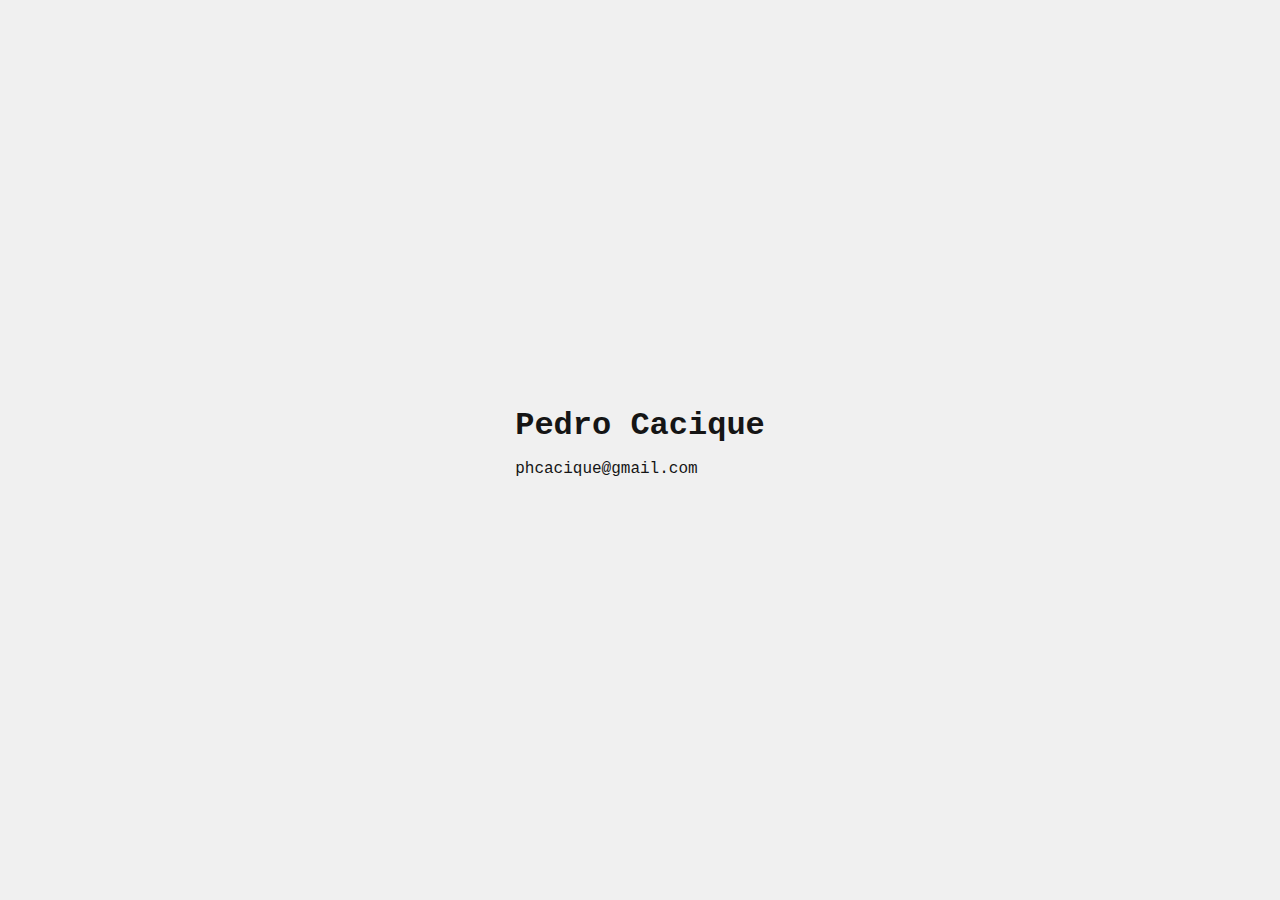
==== commit dc4e08aa: "Add files via upload" ====
--- a/index.html
+++ b/index.html
@@ -15,11 +15,11 @@
             align-items: center;
             justify-content: center;
             flex-wrap: wrap;
-            background-color: #181818;
+            background-color: #f0f0f0;
         }
         *{
             font-family: 'Courier New', Courier, monospace;
-            color: #fff
+            color: #151515
         }
         h1{
             margin: 0;
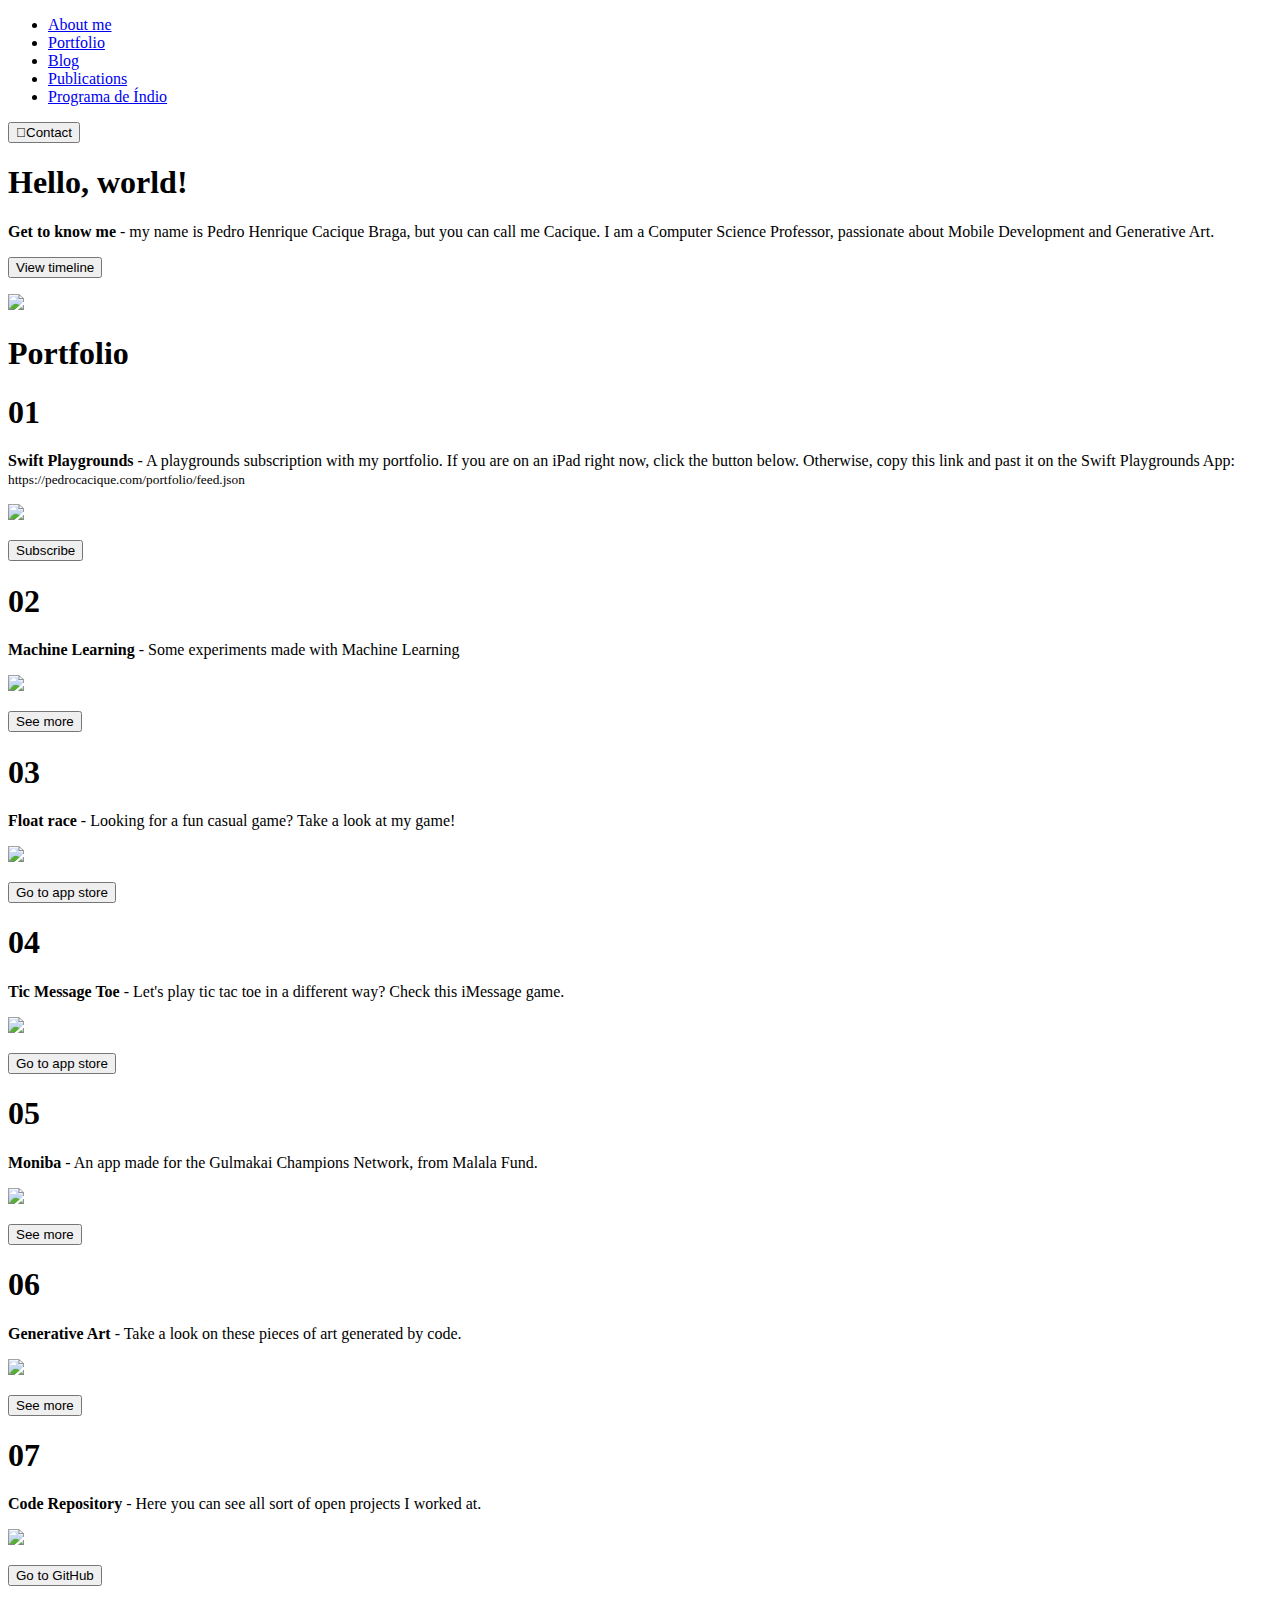
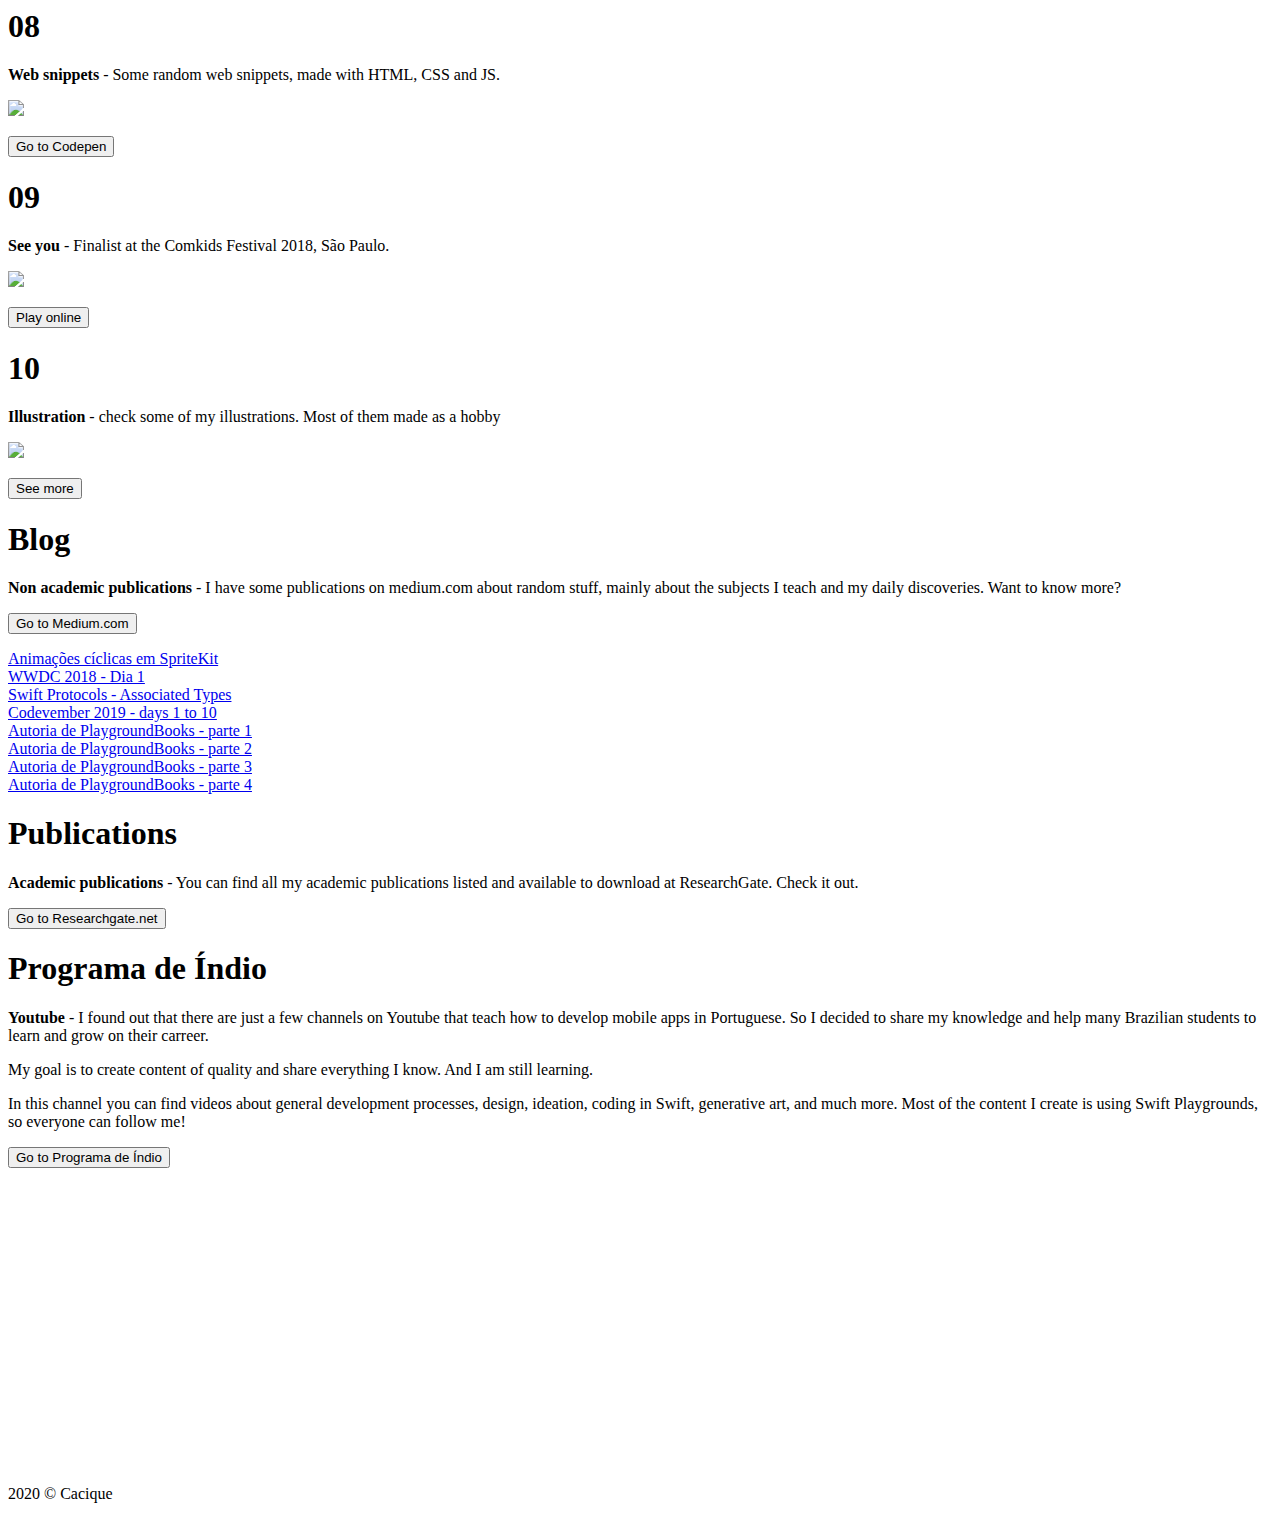
==== commit 9bff9a2d: "index add" ====
--- a/index.html
+++ b/index.html
@@ -1,38 +1,257 @@
 <!DOCTYPE html>
-<html lang="en">
+<html>
+
 <head>
-    <meta charset="UTF-8">
-    <meta name="viewport" content="width=device-width, initial-scale=1.0">
+    <meta charset='utf-8' />
     <title>Pedro Cacique</title>
-    <style>
-        html,body{
-            height: 100%;
-            padding: 0;
-            margin: 0;
-        }
-        body{
-            display: flex;
-            align-items: center;
-            justify-content: center;
-            flex-wrap: wrap;
-            background-color: #f0f0f0;
-        }
-        *{
-            font-family: 'Courier New', Courier, monospace;
-            color: #151515
-        }
-        h1{
-            margin: 0;
-        }
-        a{
-            text-decoration: none;
-        }
-    </style>
+    <link rel="stylesheet" type="text/css" href="css/style.css" />
+    <script type="text/javascript" src="js/main.js"></script>
+    <link rel="icon" href="icon.png" type="image/png">
+    
+    <script src="https://ajax.googleapis.com/ajax/libs/jquery/3.5.1/jquery.min.js"></script>
+    <script type="text/javascript" src="js/main.js"></script>
 </head>
+
 <body>
-    <section>
-        <h1>Pedro Cacique</h1>
-        <p><a href="mailto:phcacique@gmail.com">phcacique@gmail.com</a></p>
-    </section>
+    <header>
+        <nav>
+            <div>
+                <ul class="nav">
+                    <li><a href="#aboutme">About me</a></li>
+                    <li><a href="#portfolio">Portfolio</a>
+                        <div class='notification'></div>
+                    </li>
+                    <li><a href="#blog">Blog</a></li>
+                    <li><a href="#publications">Publications</a></li>
+                    <li><a href="#programadeindio">Programa de Índio</a></li>
+                </ul>
+            </div>
+            <a id="contact" href='mailto:phcacique@gmail.com'><button><span>􀍕</span><span>Contact</span></button></a>
+        </nav>
+    </header>
+
+    <section id="aboutme">
+        <article>
+            <h1>Hello, world!</h1>
+            <p><strong>Get to know me</strong> - my name is Pedro Henrique Cacique Braga, but you can call me Cacique. I am a Computer Science Professor, passionate about Mobile Development and Generative Art. </p>
+            <p>
+                <a href='timeline.html'><button class='action'>View timeline</button></a>
+            </p>
+        </article>
+        <article id='about2'>
+            <img src="assets/img/aboutme.png" />
+        </article>
+    </section>
+
+    <section id="portfolio">
+        <h1>Portfolio</h1>
+        <section>
+            <article>
+                <h1>01</h1>
+                <p><strong>Swift Playgrounds</strong> - A playgrounds subscription with my portfolio.
+                    If you are on an iPad right now, click the button below. Otherwise, copy this link and past it on the Swift Playgrounds App: <small>https://pedrocacique.com/portfolio/feed.json</small></p>
+                <p>
+                    <img src="assets/img/portfolio_playgrounds.png" />
+                </p>
+                <p>
+                    <a href="https://developer.apple.com/ul/sp0?url=https://pedrocacique.com/portfolio/feed.json" target='_blank'><button class='action'>Subscribe</button></a>
+                </p>
+
+            </article>
+
+            <article id="MLArticle">
+                <h1>02</h1>
+                <p><strong>Machine Learning</strong> - Some experiments made with Machine Learning</p>
+                <p>
+                    <img src="assets/img/portfolio_ml.png" />
+                </p>
+                <p>
+                    <a href="machinelearning"><button>See more</button></a>
+                </p>
+            </article>
+
+            <article>
+                <h1>03</h1>
+                <p><strong>Float race</strong> - Looking for a fun casual game? Take a look at my game!</p>
+                <p>
+                    <img src="assets/img/portfolio_floatrace.png" />
+                </p>
+                <p>
+                    <a href="https://apps.apple.com/pt/app/float-race/id1356352235" target='_blank'><button>Go to app store</button></a>
+                </p>
+            </article>
+        </section>
+
+        <section>
+
+            <article>
+                <h1>04</h1>
+                <p><strong>Tic Message Toe</strong> - Let's play tic tac toe in a different way? Check this iMessage game.</p>
+                <p>
+                    <img src="assets/img/portfolio_ticmessagetoe.png" />
+                </p>
+                <p>
+                    <a href="https://apps.apple.com/us/app/tic-message-toe/id1234439323" target='_blank'><button>Go to app store</button></a>
+                </p>
+            </article>
+
+
+            <article id='monibaarticle'>
+                <h1>05</h1>
+                <p><strong>Moniba</strong> - An app made for the Gulmakai Champions Network, from Malala Fund.</p>
+                <p>
+                    <img src="assets/img/portfolio_moniba.png" />
+                </p>
+                <p>
+                    <a href="moniba.html"><button>See more</button></a>
+                </p>
+            </article>
+
+            <article id='generativearticle'>
+                <h1>06</h1>
+                <p><strong>Generative Art</strong> - Take a look on these pieces of art generated by code.</p>
+                <p>
+                    <img src="assets/img/portfolio_generative.png" />
+                </p>
+                <p>
+                    <a href="generativeart.html"><button>See more</button></a>
+                </p>
+            </article>
+
+            <article>
+                <h1>07</h1>
+                <p><strong>Code Repository</strong> - Here you can see all sort of open projects I worked at.</p>
+                <p>
+                    <img src="assets/img/portfolio_code.png" />
+                </p>
+                <p>
+                    <a href="https://github.com/phcacique" target='_blank'><button class='action'>Go to GitHub</button></a>
+                </p>
+            </article>
+
+
+            <article>
+                <h1>08</h1>
+                <p><strong>Web snippets</strong> - Some random web snippets, made with HTML, CSS and JS. </p>
+                <p>
+                    <img src="assets/img/portfolio_web.png" />
+                </p>
+                <p>
+                    <a href="https://codepen.io/phcacique" target='_blank'><button>Go to Codepen</button></a>
+                </p>
+            </article>
+
+            <article>
+                <h1>09</h1>
+                <p><strong>See you</strong> - Finalist at the Comkids Festival 2018, São Paulo.</p>
+                <p>
+                    <img src="assets/img/portfolio_seeyou.png" />
+                </p>
+                <p>
+                    <a href="seeyou_game" target='_blank'><button>Play online</button></a>
+                </p>
+            </article>
+
+            <article>
+                <h1>10</h1>
+                <p><strong>Illustration</strong> - check some of my illustrations. Most of them made as a hobby</p>
+                <p>
+                    <img src="assets/img/portfolio_illustration.png" />
+                </p>
+                <p>
+                    <a href="illustrations.html"><button>See more</button></a>
+                </p>
+            </article>
+
+
+        </section>
+
+    </section>
+
+    <section id="blog">
+
+        <article>
+            <h1>Blog</h1>
+            <p><strong>Non academic publications</strong> - I have some publications on medium.com about random stuff, mainly about the subjects I teach and my daily discoveries. Want to know more?</p>
+            <p>
+                <a href='https://medium.com/@phcacique' target='_blank'>
+                    <button>Go to Medium.com</button></a>
+            </p>
+        </article>
+
+        <article>
+            <a href="https://medium.com/mackmobile/animações-c%C3%ADclicas-em-spritekit-usando-texture-atlas-d18e1de44255" target="_blank">
+                <div>Animações cíclicas em SpriteKit </div>
+            </a>
+
+            <a href="https://medium.com/@phcacique/wwdc-2018-dia-1-463ff0145aa5" target="_blank">
+                <div>WWDC 2018 - Dia 1 </div>
+            </a>
+
+            <a href="https://medium.com/mackmobile/swift-protocols-associated-types-b92d5d8bb284" target="_blank">
+                <div>Swift Protocols - Associated Types</div>
+            </a>
+
+            <a href="https://medium.com/phcacique/codevember-2019-days-1-to-10-6d05a5f7a364" target="_blank">
+                <div>Codevember 2019 - days 1 to 10</div>
+            </a>
+
+            <a href="https://medium.com/phcacique/autoria-de-swift-playgroundbooks-parte-1-b1949b4a8cd2" target="_blank">
+                <div>Autoria de PlaygroundBooks - parte 1</div>
+            </a>
+
+            <a href="https://medium.com/phcacique/autoria-de-swift-playgroundbooks-parte-2-696da9363a4f" target="_blank">
+                <div>Autoria de PlaygroundBooks - parte 2</div>
+            </a>
+
+            <a href="https://medium.com/phcacique/autoria-de-swift-playgroundbooks-parte-3-ffc14b784c69" target="_blank">
+                <div>Autoria de PlaygroundBooks - parte 3</div>
+            </a>
+
+            <a href="https://medium.com/phcacique/autoria-de-swift-playgroundbooks-parte-4-9658c18be2c4" target="_blank">
+                <div>Autoria de PlaygroundBooks - parte 4</div>
+            </a>
+
+        </article>
+
+
+
+    </section>
+
+    <section id="publications">
+        <article>
+            <h1>Publications</h1>
+            <p><strong>Academic publications</strong> - You can find all my academic publications listed and available to download at ResearchGate. Check it out.</p>
+            <p>
+                <a href='https://www.researchgate.net/profile/Pedro_Cacique_Braga' target='_blank'>
+                    <button>Go to Researchgate.net</button></a>
+            </p>
+        </article>
+
+    </section>
+
+    <section id="programadeindio">
+
+        <article>
+            <h1>Programa de Índio</h1>
+            <p><strong>Youtube</strong> - I found out that there are just a few channels on Youtube that teach how to develop mobile apps in Portuguese. So I decided to share my knowledge and help many Brazilian students to learn and grow on their carreer.</p>
+            <p>My goal is to create content of quality and share everything I know. And I am still learning.</p>
+            <p>In this channel you can find videos about general development processes, design, ideation, coding in Swift, generative art, and much more. Most of the content I create is using Swift Playgrounds, so everyone can follow me!</p>
+            <p>
+                <a href='https://www.youtube.com/PedroCacique' target='_blank'>
+                    <button>Go to Programa de Índio</button></a>
+            </p>
+        </article>
+
+        <article>
+            <iframe width="500" height="281" src="https://www.youtube.com/embed/CW1666RJzcI" frameborder="0" allow="accelerometer; autoplay; clipboard-write; encrypted-media; gyroscope; picture-in-picture" allowfullscreen></iframe>
+        </article>
+
+    </section>
+
+    <footer>
+        <p>2020 &copy; Cacique</p>
+    </footer>
 </body>
-</html>+
+</html>
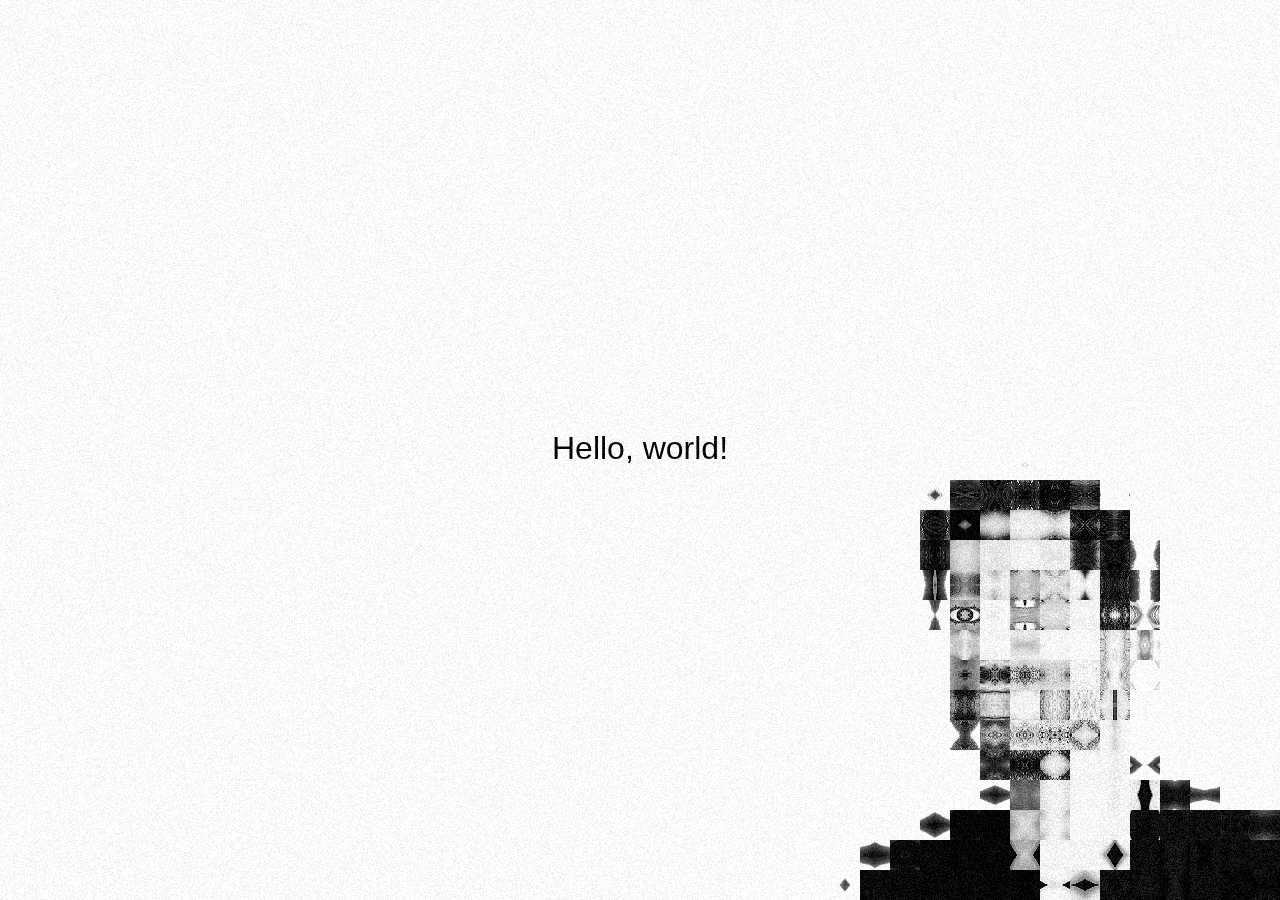
==== commit 018e856e: "Add files via upload" ====
--- a/index.html
+++ b/index.html
@@ -1,257 +1,20 @@
 <!DOCTYPE html>
-<html>
+<html lang="en">
+  <head>
+    <meta charset="utf-8" />
+    <meta name="viewport" content="width=device-width, initial-scale=1.0">
 
-<head>
-    <meta charset='utf-8' />
-    <title>Pedro Cacique</title>
-    <link rel="stylesheet" type="text/css" href="css/style.css" />
-    <script type="text/javascript" src="js/main.js"></script>
-    <link rel="icon" href="icon.png" type="image/png">
-    
-    <script src="https://ajax.googleapis.com/ajax/libs/jquery/3.5.1/jquery.min.js"></script>
-    <script type="text/javascript" src="js/main.js"></script>
-</head>
+    <title>Sketch</title>
 
-<body>
-    <header>
-        <nav>
-            <div>
-                <ul class="nav">
-                    <li><a href="#aboutme">About me</a></li>
-                    <li><a href="#portfolio">Portfolio</a>
-                        <div class='notification'></div>
-                    </li>
-                    <li><a href="#blog">Blog</a></li>
-                    <li><a href="#publications">Publications</a></li>
-                    <li><a href="#programadeindio">Programa de Índio</a></li>
-                </ul>
-            </div>
-            <a id="contact" href='mailto:phcacique@gmail.com'><button><span>􀍕</span><span>Contact</span></button></a>
-        </nav>
-    </header>
+    <link rel="stylesheet" type="text/css" href="style.css">
 
-    <section id="aboutme">
-        <article>
-            <h1>Hello, world!</h1>
-            <p><strong>Get to know me</strong> - my name is Pedro Henrique Cacique Braga, but you can call me Cacique. I am a Computer Science Professor, passionate about Mobile Development and Generative Art. </p>
-            <p>
-                <a href='timeline.html'><button class='action'>View timeline</button></a>
-            </p>
-        </article>
-        <article id='about2'>
-            <img src="assets/img/aboutme.png" />
-        </article>
-    </section>
+    <script src="libraries/config.js"></script>
+    <script src="libraries/p5.min.js"></script>
+    <script src="libraries/p5.sound.min.js"></script>
+    <script src="libraries/p5.grain.min.js"></script>
+  </head>
 
-    <section id="portfolio">
-        <h1>Portfolio</h1>
-        <section>
-            <article>
-                <h1>01</h1>
-                <p><strong>Swift Playgrounds</strong> - A playgrounds subscription with my portfolio.
-                    If you are on an iPad right now, click the button below. Otherwise, copy this link and past it on the Swift Playgrounds App: <small>https://pedrocacique.com/portfolio/feed.json</small></p>
-                <p>
-                    <img src="assets/img/portfolio_playgrounds.png" />
-                </p>
-                <p>
-                    <a href="https://developer.apple.com/ul/sp0?url=https://pedrocacique.com/portfolio/feed.json" target='_blank'><button class='action'>Subscribe</button></a>
-                </p>
-
-            </article>
-
-            <article id="MLArticle">
-                <h1>02</h1>
-                <p><strong>Machine Learning</strong> - Some experiments made with Machine Learning</p>
-                <p>
-                    <img src="assets/img/portfolio_ml.png" />
-                </p>
-                <p>
-                    <a href="machinelearning"><button>See more</button></a>
-                </p>
-            </article>
-
-            <article>
-                <h1>03</h1>
-                <p><strong>Float race</strong> - Looking for a fun casual game? Take a look at my game!</p>
-                <p>
-                    <img src="assets/img/portfolio_floatrace.png" />
-                </p>
-                <p>
-                    <a href="https://apps.apple.com/pt/app/float-race/id1356352235" target='_blank'><button>Go to app store</button></a>
-                </p>
-            </article>
-        </section>
-
-        <section>
-
-            <article>
-                <h1>04</h1>
-                <p><strong>Tic Message Toe</strong> - Let's play tic tac toe in a different way? Check this iMessage game.</p>
-                <p>
-                    <img src="assets/img/portfolio_ticmessagetoe.png" />
-                </p>
-                <p>
-                    <a href="https://apps.apple.com/us/app/tic-message-toe/id1234439323" target='_blank'><button>Go to app store</button></a>
-                </p>
-            </article>
-
-
-            <article id='monibaarticle'>
-                <h1>05</h1>
-                <p><strong>Moniba</strong> - An app made for the Gulmakai Champions Network, from Malala Fund.</p>
-                <p>
-                    <img src="assets/img/portfolio_moniba.png" />
-                </p>
-                <p>
-                    <a href="moniba.html"><button>See more</button></a>
-                </p>
-            </article>
-
-            <article id='generativearticle'>
-                <h1>06</h1>
-                <p><strong>Generative Art</strong> - Take a look on these pieces of art generated by code.</p>
-                <p>
-                    <img src="assets/img/portfolio_generative.png" />
-                </p>
-                <p>
-                    <a href="generativeart.html"><button>See more</button></a>
-                </p>
-            </article>
-
-            <article>
-                <h1>07</h1>
-                <p><strong>Code Repository</strong> - Here you can see all sort of open projects I worked at.</p>
-                <p>
-                    <img src="assets/img/portfolio_code.png" />
-                </p>
-                <p>
-                    <a href="https://github.com/phcacique" target='_blank'><button class='action'>Go to GitHub</button></a>
-                </p>
-            </article>
-
-
-            <article>
-                <h1>08</h1>
-                <p><strong>Web snippets</strong> - Some random web snippets, made with HTML, CSS and JS. </p>
-                <p>
-                    <img src="assets/img/portfolio_web.png" />
-                </p>
-                <p>
-                    <a href="https://codepen.io/phcacique" target='_blank'><button>Go to Codepen</button></a>
-                </p>
-            </article>
-
-            <article>
-                <h1>09</h1>
-                <p><strong>See you</strong> - Finalist at the Comkids Festival 2018, São Paulo.</p>
-                <p>
-                    <img src="assets/img/portfolio_seeyou.png" />
-                </p>
-                <p>
-                    <a href="seeyou_game" target='_blank'><button>Play online</button></a>
-                </p>
-            </article>
-
-            <article>
-                <h1>10</h1>
-                <p><strong>Illustration</strong> - check some of my illustrations. Most of them made as a hobby</p>
-                <p>
-                    <img src="assets/img/portfolio_illustration.png" />
-                </p>
-                <p>
-                    <a href="illustrations.html"><button>See more</button></a>
-                </p>
-            </article>
-
-
-        </section>
-
-    </section>
-
-    <section id="blog">
-
-        <article>
-            <h1>Blog</h1>
-            <p><strong>Non academic publications</strong> - I have some publications on medium.com about random stuff, mainly about the subjects I teach and my daily discoveries. Want to know more?</p>
-            <p>
-                <a href='https://medium.com/@phcacique' target='_blank'>
-                    <button>Go to Medium.com</button></a>
-            </p>
-        </article>
-
-        <article>
-            <a href="https://medium.com/mackmobile/animações-c%C3%ADclicas-em-spritekit-usando-texture-atlas-d18e1de44255" target="_blank">
-                <div>Animações cíclicas em SpriteKit </div>
-            </a>
-
-            <a href="https://medium.com/@phcacique/wwdc-2018-dia-1-463ff0145aa5" target="_blank">
-                <div>WWDC 2018 - Dia 1 </div>
-            </a>
-
-            <a href="https://medium.com/mackmobile/swift-protocols-associated-types-b92d5d8bb284" target="_blank">
-                <div>Swift Protocols - Associated Types</div>
-            </a>
-
-            <a href="https://medium.com/phcacique/codevember-2019-days-1-to-10-6d05a5f7a364" target="_blank">
-                <div>Codevember 2019 - days 1 to 10</div>
-            </a>
-
-            <a href="https://medium.com/phcacique/autoria-de-swift-playgroundbooks-parte-1-b1949b4a8cd2" target="_blank">
-                <div>Autoria de PlaygroundBooks - parte 1</div>
-            </a>
-
-            <a href="https://medium.com/phcacique/autoria-de-swift-playgroundbooks-parte-2-696da9363a4f" target="_blank">
-                <div>Autoria de PlaygroundBooks - parte 2</div>
-            </a>
-
-            <a href="https://medium.com/phcacique/autoria-de-swift-playgroundbooks-parte-3-ffc14b784c69" target="_blank">
-                <div>Autoria de PlaygroundBooks - parte 3</div>
-            </a>
-
-            <a href="https://medium.com/phcacique/autoria-de-swift-playgroundbooks-parte-4-9658c18be2c4" target="_blank">
-                <div>Autoria de PlaygroundBooks - parte 4</div>
-            </a>
-
-        </article>
-
-
-
-    </section>
-
-    <section id="publications">
-        <article>
-            <h1>Publications</h1>
-            <p><strong>Academic publications</strong> - You can find all my academic publications listed and available to download at ResearchGate. Check it out.</p>
-            <p>
-                <a href='https://www.researchgate.net/profile/Pedro_Cacique_Braga' target='_blank'>
-                    <button>Go to Researchgate.net</button></a>
-            </p>
-        </article>
-
-    </section>
-
-    <section id="programadeindio">
-
-        <article>
-            <h1>Programa de Índio</h1>
-            <p><strong>Youtube</strong> - I found out that there are just a few channels on Youtube that teach how to develop mobile apps in Portuguese. So I decided to share my knowledge and help many Brazilian students to learn and grow on their carreer.</p>
-            <p>My goal is to create content of quality and share everything I know. And I am still learning.</p>
-            <p>In this channel you can find videos about general development processes, design, ideation, coding in Swift, generative art, and much more. Most of the content I create is using Swift Playgrounds, so everyone can follow me!</p>
-            <p>
-                <a href='https://www.youtube.com/PedroCacique' target='_blank'>
-                    <button>Go to Programa de Índio</button></a>
-            </p>
-        </article>
-
-        <article>
-            <iframe width="500" height="281" src="https://www.youtube.com/embed/CW1666RJzcI" frameborder="0" allow="accelerometer; autoplay; clipboard-write; encrypted-media; gyroscope; picture-in-picture" allowfullscreen></iframe>
-        </article>
-
-    </section>
-
-    <footer>
-        <p>2020 &copy; Cacique</p>
-    </footer>
-</body>
-
+  <body>
+    <script src="sketch.js"></script>
+  </body>
 </html>
--- a/style.css
+++ b/style.css
@@ -0,0 +1,8 @@
+html, body {
+  margin: 0;
+  padding: 0;
+}
+
+canvas {
+  display: block;
+}
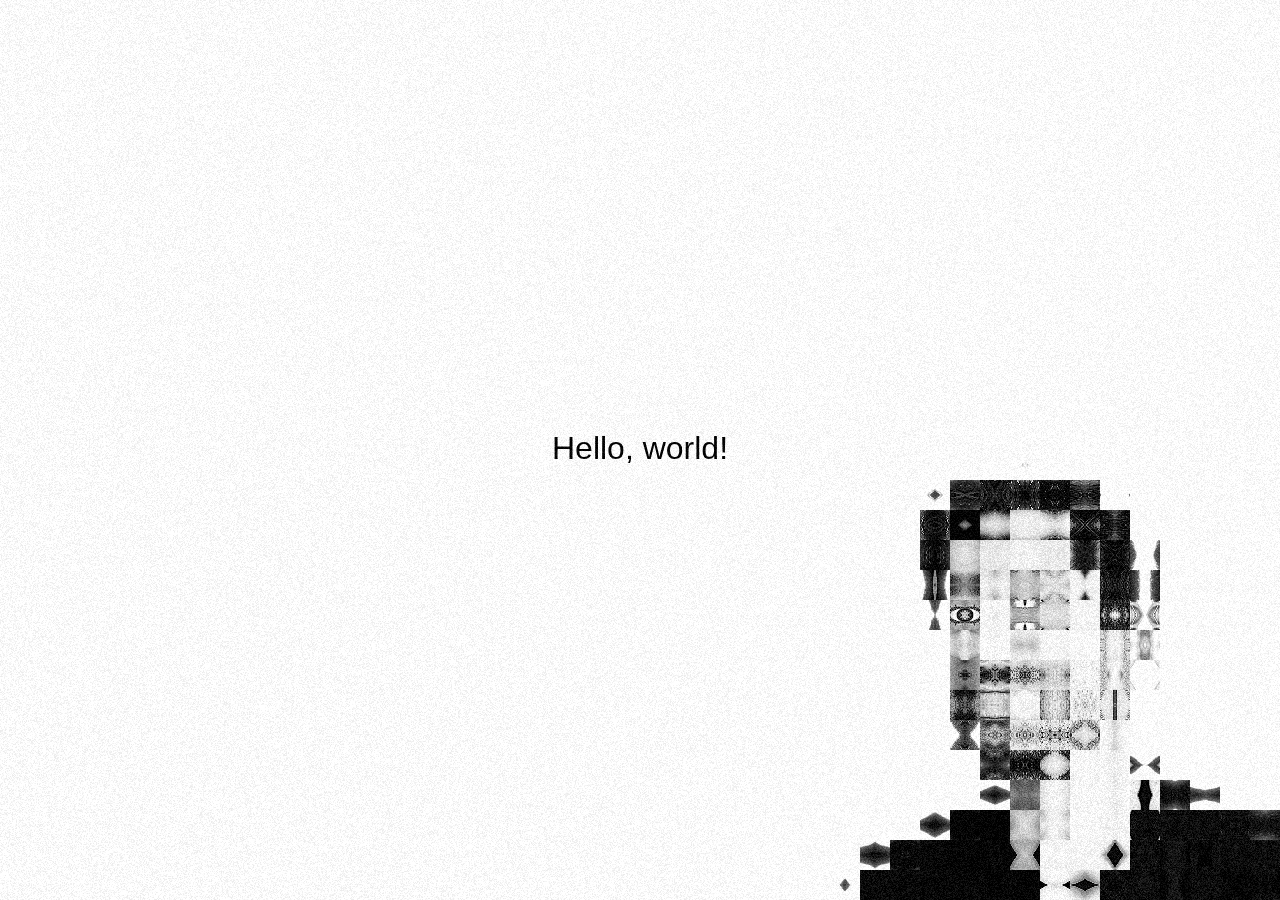
==== commit 6b5dca6c: "Add files via upload" ====
--- a/index.html
+++ b/index.html
@@ -4,7 +4,7 @@
     <meta charset="utf-8" />
     <meta name="viewport" content="width=device-width, initial-scale=1.0">
 
-    <title>Sketch</title>
+    <title>Pedro Cacique</title>
 
     <link rel="stylesheet" type="text/css" href="style.css">
 
